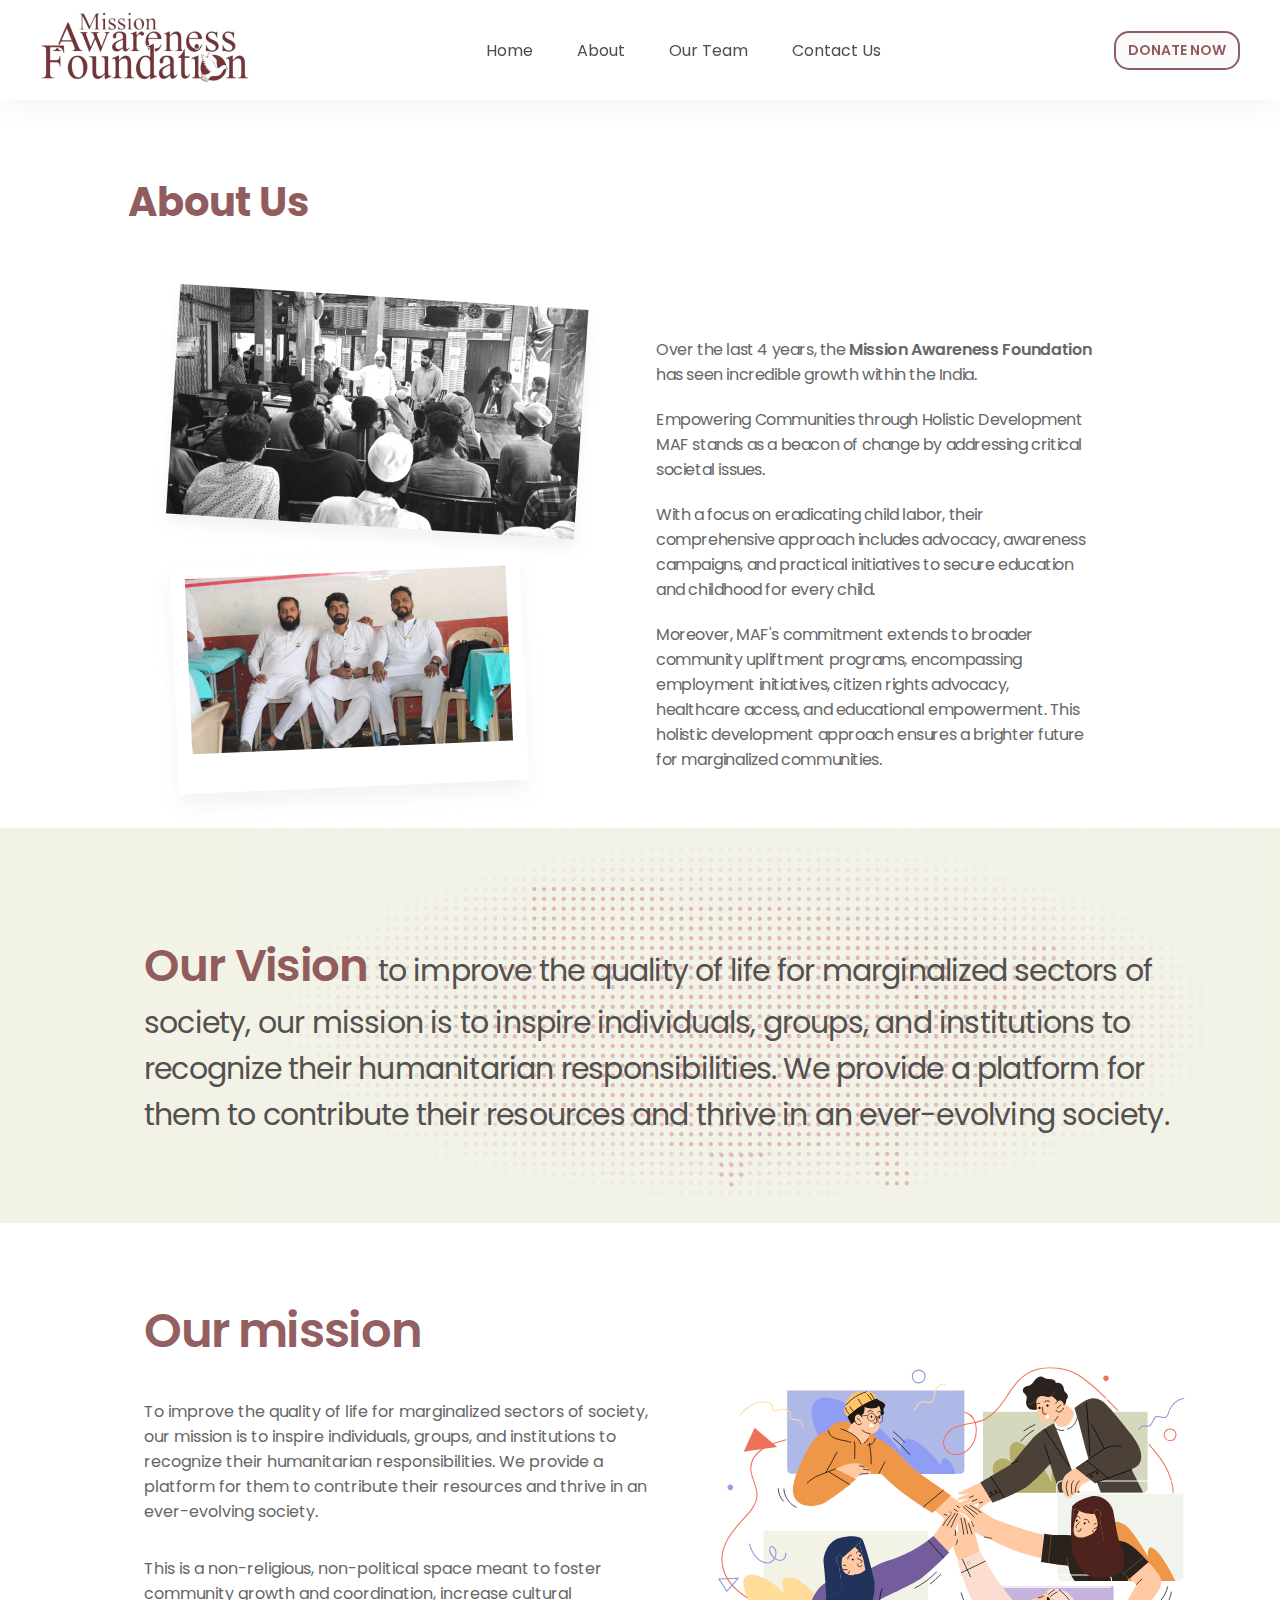
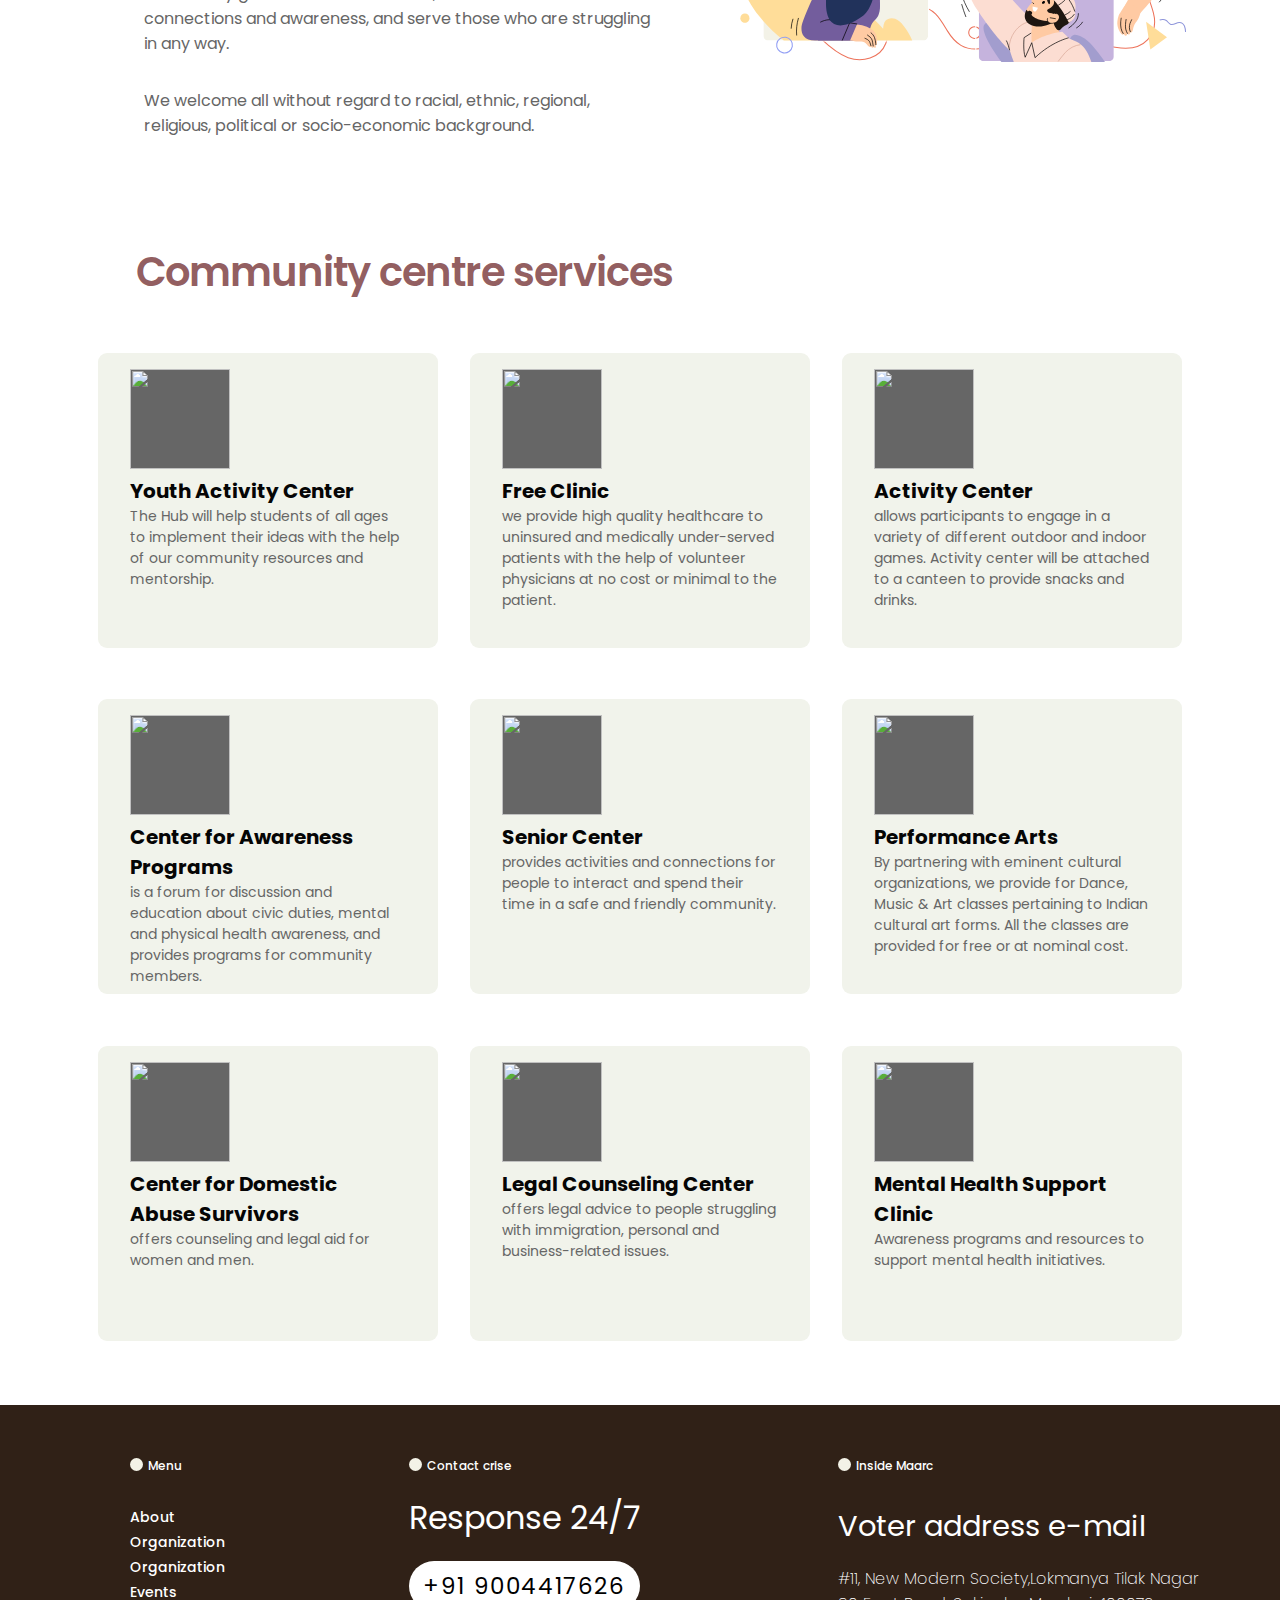
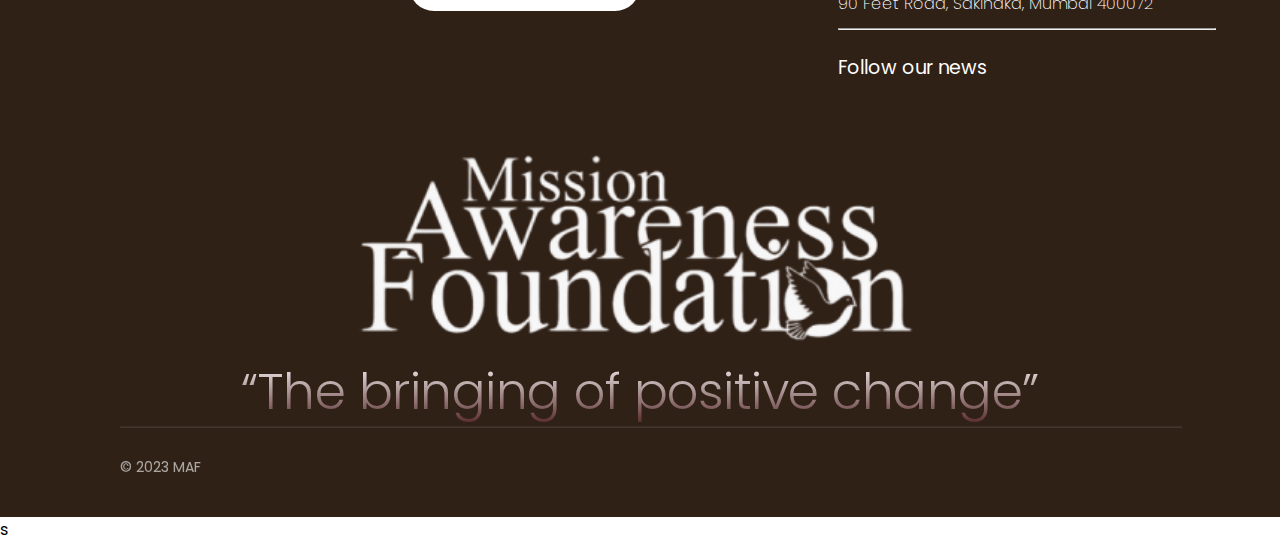
==== About page/about.html @ 6ed26b09 "This is Mission awareness foundations website" ====
<!DOCTYPE html>
<html lang="en">

<head>
    <meta charset="UTF-8">
    <meta name="viewport" content="width=device-width, initial-scale=1.0">
    <title>MAF</title>
    <link rel="stylesheet" href="https://cdnjs.cloudflare.com/ajax/libs/font-awesome/6.5.0/css/all.min.css"
        integrity="sha512-Avb2QiuDEEvB4bZJYdft2mNjVShBftLdPG8FJ0V7irTLQ8Uo0qcPxh4Plq7G5tGm0rU+1SPhVotteLpBERwTkw=="
        crossorigin="anonymous" referrerpolicy="no-referrer" />
    <script src="https://kit.fontawesome.com/a076d05399.js" crossorigin="anonymous"></script>
    <link rel="preconnect" href="https://fonts.googleapis.com">
    <link rel="preconnect" href="https://fonts.gstatic.com" crossorigin>
    <link
        href="https://fonts.googleapis.com/css2?family=Poppins:ital,wght@0,100;0,200;0,300;0,400;0,500;0,600;0,700;0,800;0,900;1,100;1,200;1,300;1,400;1,500;1,600;1,700;1,800;1,900&display=swap"
        rel="stylesheet">
    <link rel="stylesheet" href="about.css">
</head>

<body>
    <!-- navbar starts  -->
    <header>
        <nav>
            <div class="logo"><img src="assets/logo.png" alt=""></div>
            <ul class="links">
                <li><a href="../HomePage/index.html">Home</a></li>
                <li><a href="../About page/about.html">About</a></li>
                <!-- <li><a href="#">Success Stories</a></li> -->
                <li><a href="../OurTeam page/team.html">Our Team</a></li>
                <li><a href="../ContactUs page/contact.html">Contact Us</a></li>
            </ul>
            <a href="../Donate page/donate.html" class="DonateNow-btn">DONATE NOW</a>
            <div class="toggle-btn">
                <i class="fa-solid fa-bars"></i>
            </div>
        </nav>
        <div class="dropdown-menu">
            <li><a href="../HomePage/index.html">Home</a></li>
            <li><a href="../About page/about.html">About</a></li>
            <li><a href="#">Success Stories</a></li>
            <li><a href="../OurTeam page/team.html">Our Team</a></li>
            <li><a href="../ContactUs page/contact.html">Contact Us</a></li>
            <li><a href="../Donate page/donate.html" class="DonateNow-btn">DONATE NOW</a></li>
        </div>
    </header>
    <!-- navbar ends  -->

    <!-- About us section starts -->
    <div class="AboutUs-section">
        <h1 id="aboutus">About Us</h1>

        <div class="about-section1">
            <div id="about-section1-img">
                <img id="img-1" src="assets/sec1-img2.png" alt="">
                <img id="img-2" src="assets/sec1-img1.png" alt="">
            </div>
            <div class="about-section1-para">
                <p>Over the last 4 years, the <span> Mission Awareness Foundation </span> has
                    seen incredible growth within the India. </p>
                <p> Empowering Communities through Holistic Development MAF
                    stands as a beacon of change by addressing critical societal
                    issues. </p>
                <p>With a focus on eradicating child labor, their comprehensive
                    approach includes advocacy, awareness campaigns, and
                    practical initiatives to secure education and childhood for every
                    child. </p>
                <p> Moreover, MAF's commitment extends to broader community
                    upliftment programs, encompassing employment initiatives,
                    citizen rights advocacy, healthcare access, and educational
                    empowerment. This holistic development approach ensures a
                    brighter future for marginalized communities.</p>
            </div>
        </div>
    </div>
    <div class="about-section2">
        <p> <span>Our Vision </span> to improve the quality of life for marginalized sectors of
            society, our mission is to inspire individuals, groups, and institutions to
            recognize their humanitarian responsibilities. We provide a platform for them
            to contribute their resources and thrive in an ever-evolving society.
        </p>
        <img id="about-section2-img" src="assets/Vector.png" alt="">
    </div>
    <h1 id="ourmission">Our mission</h1>
    <div class="about-section3">
        <div class="about-section3-para">
            <p>To improve the quality of life for marginalized sectors of society, our
                mission is to inspire individuals, groups, and institutions to recognize
                their humanitarian responsibilities. We provide a platform for them
                to contribute their resources and thrive in an ever-evolving society.</p>
            <p>This is a non-religious, non-political space meant to foster
                community growth and coordination, increase cultural connections
                and awareness, and serve those who are struggling in any way.</p>
            <p> We welcome all without regard to racial, ethnic, regional, religious,
                political or socio-economic background.</p>
        </div>

        <img id="about-section3-img" src="assets/community illustration 1.svg" alt="">

    </div>
    <h1 id="about-sec4-heading">Community centre services</h1>
    <div class="about-section4">
        <div class="box">
            <img id="image"
            src="https://s3-alpha-sig.figma.com/img/a49c/89c8/e53cc36323520559b9c8a865deec6c8a?Expires=1704672000&Signature=QqMSs~tXd2PUW7GhrC8q7l86RNVEb-zYwNfUupv3q~~SusePCYFmCRL6e3kkcHIKG7hVFUhKgbD6xQt75JGJq6v8Ykhv0YhPjZajeh-DjW2wEvWM4d1fW~w2naHDYIhKQtU-bR8oY512QkbbXRICpi7T3RZHN15CI0wfdRvTn6ac3h~vo5A1f5HffwHec5aoKWBDRmjnNL4xWQo9cKL53BhP5eERRcN2~i89hHDtx6fWGMJXOe~dUu~X7D8mDuAKp2w8Eeqo-ifDgd5vmozd9mWXlTflS7zdBbrl1TlwEfPesf7VIQ57b4Sskh1olBTAPG2l2SqUyfBhJS~sP-XzRA__&Key-Pair-Id=APKAQ4GOSFWCVNEHN3O4"
                alt="">
            <h2 id="heading">Youth Activity Center</h2>
            <p id="para">The Hub will help students of all ages to implement their ideas with the help of our community
                resources and mentorship.</p>
        </div>
        <div class="box">
            <img id="image"
            src="https://s3-alpha-sig.figma.com/img/12c2/8491/01dcf27e099e7cc8d999d3e485470983?Expires=1704672000&Signature=mH-tcy~[base64]~jXd2q7ScBRqS6msTStSwqUV7rFACfK7HwNWZyGtW24C5ID-KYd40GzlIgrBQNVBA__&Key-Pair-Id=APKAQ4GOSFWCVNEHN3O4"
                alt="">
            <h2 id="heading">Free Clinic</h2>
            <p id="para">we provide high quality healthcare to uninsured and medically under-served patients with the
                help of volunteer physicians at no cost or minimal to the patient.</p>
        </div>
        <div class="box">
            <img id="image"
            src="https://s3-alpha-sig.figma.com/img/94b7/1f98/1e6a32610da63e2cd589d3dd3f2010a2?Expires=1704672000&Signature=HL9sWF1NKVxAK5K7n5dfAilJkhSoSisiGaKWdCCGoCqPtsb3qFL9-0OVWdZ1RX0NqwIULzNf2AsIY7-oJjQXVa4aXVWynpccvI9QyWfOc3pKrI38tEfTFw~[base64]&Key-Pair-Id=APKAQ4GOSFWCVNEHN3O4"
                alt="">
            <h2 id="heading">Activity Center</h2>
            <p id="para">allows participants to engage in a variety of different outdoor and indoor games. Activity
                center will be attached to a canteen to provide snacks and drinks.</p>
        </div>
        <div class="box">
            <img id="image"
            src="https://s3-alpha-sig.figma.com/img/ec5e/d91c/7e577a338e0fd6d6b3aa01e6deeb75cd?Expires=1704672000&Signature=DDjY26COLC3g4uQI0XCQ3sJWE-JYt1ZUqo4kAcqecMrNwjiPLkKR-cN3sBYOV8SHCjEjnwggPD1HpZhGZoewn9t5pe3KeWd0kh4MoIAe3uBsTWaW5SbhHiy71vWf-tiazt~sVEHI~wzFfUfS1DeVmT7tOgaQg~agVWDFoZozo2JY~2R~XbBQ6PWnr9ivA3vUJeOUSC7~GyP9fEW6AUJtY0cZbkN6CPqKYU7-3SuvrkZE8k7RF~~LgvSxn2lUcCykw~DpkmMQclKEkoqVMfnir~mvuCeKwJn4exQ9gm2uOtCH9T6mT3phd2TRlUq3mCPsjfwcyEBfIzMO7rCalSkeXg__&Key-Pair-Id=APKAQ4GOSFWCVNEHN3O4"
                alt="">
            <h2 id="heading">Center for Awareness Programs</h2>
            <p id="para">is a forum for discussion and education about civic duties, mental and physical health
                awareness, and provides programs for community members.</p>
        </div>
        <div class="box">
            <img id="image"
            src="https://s3-alpha-sig.figma.com/img/c4d2/31e7/0675564f6efa4f6e52f2caeb21dcf2ed?Expires=1704672000&Signature=XOcSNbN3jRHIrpx99UsPy2LGKOKSzwk46VdgapGHx2ZSSET~dkUQtHF9ZXDYCT9SqLmf-NQVJvAvgWrZ2OdhXP8NEzom7JJkPMk1-6FvrNWjvvnp4qruutGRYXGOUiRkmPBk87hfHryzHeOhOWorMzBXG0qETgeaj0dRhRfIypla3VfrnNScnhNX8Ed2wvl~vi72NcLUg~TBdyyNb4lCUgPKTfY~-PG3AcuwOuSb6egBfVdHoPITK0zYGiNwl-K9~aIpcSqjw6y1CYRQ7hOEtdP-LAR0R-csTf2Pw0MDfuy-g18veeTrGePfJFC8ZoQEf90exJFNk1sgjiWCIDCSlw__&Key-Pair-Id=APKAQ4GOSFWCVNEHN3O4"
                alt="">
            <h2 id="heading">Senior Center</h2>
            <p id="para">provides activities and connections for people to interact and spend their time in a safe and
                friendly community.</p>
        </div>
        <div class="box">
            <img id="image"
            src="https://s3-alpha-sig.figma.com/img/6dc4/904e/08e2abafb21b558f7d6b2270f13f686e?Expires=1704672000&Signature=WA0kZV3mWKeQw28Vkhy8syd~lD6j88QISdKxvBkIraZkJJqHshM3RsMzSSG3N9k6jJzi5h3JTBgqG~1iNWUmGHoSUqBy0uj~Z6ajjtwZChLqRt6GZ0PgHQfEYBNgU9z7J4iFolwGgz3mHrovHehI1i1tz30ubMvSWmM7Q97sXbqMSxBauLZvhJ3x0TmbaQfLvayZ~mIfH8vIwCr73ERHUhEaHWUjqbymZ4Sc3-DIQh9KwiSLFhTyE7Lbpo4TnEIyTykoeY2Md14hv7dd1BeetboSjOIu~FhMyRNeXQTbW-CZaH-EviBo9Po8BTqT6y8eOjNK~5RyGvIBKDSRaZumIA__&Key-Pair-Id=APKAQ4GOSFWCVNEHN3O4"
                alt="">
            <h2 id="heading">Performance Arts</h2>
            <p id="para">By partnering with eminent cultural organizations, we provide for Dance, Music & Art classes
                pertaining to Indian cultural art forms. All the classes are provided for free or at nominal cost.</p>
        </div>
        <div class="box">
            <img id="image"
            src="https://s3-alpha-sig.figma.com/img/d57e/a1a8/42e5753f4b0b921f1ea2cc1073ade724?Expires=1704672000&Signature=lrsl2tY19hO5WeTEx08oTmfusFYcKgs3pn0L5W-wMhCnWq8r5-ql9HOnlOXQGVFng38JIaizEWdQw2jrgtbIz3Q-jax0SH2eYql8c14GpaCzelCXZ4PKPnGespu9FKaTAQCsXgABicXgaEBhD97Mev8HxJo48UT5EF1Ax-GxDN~Ymb1kgLTZ4~ElNw45t-WTeVMC88N0khW8eudjS94~~BRmXagbqPeeyam0rrwNP~9H84jRq3nK5ifpAZah-T0m2mb7vZDo4x1zZfDCvaaCN~CBQ86OPB4t~JhXpaFWURTTtuoeywpvf1xHpETYRqGEgXCnRHYIll1WMh5Uh8SqbQ__&Key-Pair-Id=APKAQ4GOSFWCVNEHN3O4"
                alt="">
            <h2 id="heading">Center for Domestic Abuse Survivors</h2>
            <p id="para"> offers counseling and legal aid for women and men.</p>
        </div>
        <div class="box">
            <img id="image"
            src="https://s3-alpha-sig.figma.com/img/a49c/89c8/e53cc36323520559b9c8a865deec6c8a?Expires=1704672000&Signature=QqMSs~tXd2PUW7GhrC8q7l86RNVEb-zYwNfUupv3q~~SusePCYFmCRL6e3kkcHIKG7hVFUhKgbD6xQt75JGJq6v8Ykhv0YhPjZajeh-DjW2wEvWM4d1fW~w2naHDYIhKQtU-bR8oY512QkbbXRICpi7T3RZHN15CI0wfdRvTn6ac3h~vo5A1f5HffwHec5aoKWBDRmjnNL4xWQo9cKL53BhP5eERRcN2~i89hHDtx6fWGMJXOe~dUu~X7D8mDuAKp2w8Eeqo-ifDgd5vmozd9mWXlTflS7zdBbrl1TlwEfPesf7VIQ57b4Sskh1olBTAPG2l2SqUyfBhJS~sP-XzRA__&Key-Pair-Id=APKAQ4GOSFWCVNEHN3O4"
                alt="">
            <h2 id="heading">Legal Counseling Center</h2>
            <p id="para">offers legal advice to people struggling with immigration, personal and business-related
                issues.</p>
        </div>
        <div class="box">
            <img id="image"
                src="https://s3-alpha-sig.figma.com/img/e245/3dc5/751147de70dd2e55c976bb1320ddcc43?Expires=1704672000&Signature=ow9wumA4lCxUQTAzq-u13pLB5KxiwUDSbMEUk9Q2Iu6ZtZT4RRiLPY9eAdFcMC21I1rYVhLQMrwf8Jz0VZoBXdHnCwJs3RfH1dqOKd5Ldix3C7z0ubTe0mUHX1KgBnsfARgsLyqLQEXUYehOKZrJH2ZW8S~zRUOIpTrgHiXizPyJKImWYcWolgWVwVSHZIjk9y8t0suDlAbJCOnCYl7OfJ9EbfRFLZXAVt6cU2k1iA~dkBYMj2mlmcrD2YSMQXNvSxKdU5-VmR4qaGGTrt0Ni0cYB9UYYogm1AMttZGPMXk4pePzbwA8OLfnHIpIO5te0N6XIpwi0N--NnkMaK8X4g__&Key-Pair-Id=APKAQ4GOSFWCVNEHN3O4"
                alt="">
            <h2 id="heading">Mental Health Support Clinic</h2>
            <p id="para">Awareness programs and resources to support mental health initiatives.</p>
        </div>
    </div>
    <!-- About us section ends -->




     <!-- Footer starts -->
     <div class="main-footer">
        <div class="footer">
          <div class="footer-content-column1">
            <div class="menu-circle">
              <div id="circle"></div>
              <div class="menu">Menu</div>
            </div>
            <div class="footer-content-row1">
              <div>About</div>
              <div>Organization</div>
              <div>Organization</div>
              <div>Events</div>
            </div>
          </div>
          <div class="footer-content-column2">
            <div class="contact-circle">
              <div id="circle"></div>
              <div class="menu">Contact crise</div>
            </div>
            <div id="response">Response 24/7</div>
            <div id="mob-num">+91 9004417626</div>
          </div>
          <div class="footer-content-column3">
  
            <div class="Maarc-circle">
              <div id="circle"></div>
              <div class="menu">Inside Maarc</div>
            </div>
            <div id="voter">Voter address e-mail <span id="arrow-svg"><img src="assets/arrow_forward.svg" alt=""></span>
            </div>
            <div id="address">#11, New Modern Society,Lokmanya Tilak Nagar <br>
              90 Feet Road, Sakinaka, Mumbai 400072</div>
            <hr id="hr">
            <div class="follow-news">
              <div id="follow-news">Follow our news</div>
              <div class="svgs">
                <img src="assets/Vector (1).svg" alt="">
                <img id="middle-svg" src="assets/in.svg.svg" alt="">
                <img src="assets/Vector.svg" alt="">
              </div>
            </div>
          </div>
        </div>
        <div>
          <img id="footer-image" src="assets/Link → logo.png.png" alt="">
        </div>
        <h1 id="last-line">“The bringing of positive change”</h1>
        <hr id="last-line-hr">
        <div id="below-hr">© 2023 MAF</div>
      </div>
    </div>
  
    <!-- Footer ends  -->





    <!-- javascript code for navbar starts  -->
    <script>
        const toggleBtn = document.querySelector(".toggle-btn");
        const toggleBtnIcon = document.querySelector(".toggle-btn i");
        const dropdownMenu = document.querySelector(".dropdown-menu");
        const menuItems = document.querySelectorAll(".dropdown-menu li a");

        function closeDropdown() {
            dropdownMenu.classList.remove("display");
            toggleBtnIcon.classList = 'fa-solid fa-bars';
        }

        toggleBtn.onclick = function () {
            dropdownMenu.classList.toggle("display");
            const isDisplay = dropdownMenu.classList.contains("display");
            toggleBtnIcon.classList = isDisplay ? 'fa-solid fa-xmark' : 'fa-solid fa-bars';
        }

        menuItems.forEach(item => {
            item.addEventListener("click", function () {
                closeDropdown();
            });
        });

        document.addEventListener("click", function (event) {
            if (!event.target.closest(".dropdown-menu") && !event.target.closest(".toggle-btn")) {
                closeDropdown();
            }
        });

        dropdownMenu.addEventListener("click", function (event) {
            event.stopPropagation();
        });
    </script>s
    <!-- javascript code for navbar ends  -->



</body>

</html>
---- About page/about.css ----
* {
    margin: 0;
    padding: 0;
    box-sizing: border-box;
    font-family: 'Poppins', sans-serif;
}

header {
    position: relative;
    background: #FFF;
    box-shadow: 0px 4px 30px 0px rgba(0, 0, 0, 0.05);
    padding: 0 2rem;
    position: -webkit-sticky;
    position: sticky;
    top: 0;
    z-index: 10;
}

nav {
    width: 100%;
    height: 100px;
    max-width: 1200px;
    margin: 0 auto;
    display: flex;
    align-items: center;
    justify-content: space-between;
    position: sticky;
}

nav .logo {
    cursor: pointer;
}

nav .links {
    display: flex;
    gap: 2rem;
}

nav .links li {
    list-style: none;
    padding: 0 6px;
}

nav .links a,
.dropdown-menu a {
    font-size: 16px;
    cursor: pointer;
    text-decoration: none;
    color: #4D4D4D;
}

nav .links a:hover {
    color: #915C5D;
    text-decoration: underline;
}

.DonateNow-btn {
    font-size: 14px;
    font-weight: 550;
    background-color: #fafafa;
    color: #915C5D;
    cursor: pointer;
    text-decoration: none;
    padding: 7px 12px;
    border: 2px solid #915C5D;
    border-radius: 15px;
    outline: none;
}

.DonateNow-btn:hover {
    background-color: #915C5D;
    color: #FFF;
}

nav .toggle-btn {
    color: #4D4D4D;
    font-size: 1.5rem;
    cursor: pointer;
    display: none;
}

.dropdown-menu {
    height: 0;
    display: none;
    position: absolute;
    right: 2rem;
    top: 120px;
    width: 300px;
    background-color: #d3d3d3;
    backdrop-filter: blur(15px);
    border-radius: 10px;
    overflow: hidden;
    transition: height cubic-bezier(0.175, 0.885, 0.32, 1.275);
}

.dropdown-menu.display {
    height: 300px;
}

.dropdown-menu li {
    padding: 0.7rem;
    display: flex;
    align-items: center;
    justify-content: center;
}

.dropdown-menu a:hover {
    color: #915C5D;
    text-decoration: underline;
}

.dropdown-menu .DonateNow-btn:hover {
    background-color: #915C5D;
    color: #FFF;
}

.dropdown-menu .DonateNow-btn {
    width: 100%;
    display: flex;
    justify-content: center;
}

/* responsive  navbar  starts*/

@media screen and (max-width:992px) {

    nav .links,
    nav .DonateNow-btn {
        display: none;
    }

    nav .toggle-btn {
        display: block;
    }

    .dropdown-menu {
        display: block;
        width: 90%;

    }
}

@media screen and (max-width:576px) {
    .dropdown-menu {
        left: 2rem;
        width: unset;
    }
}
@media screen and (max-width:550px){
    .logo img{
        width: 77%;
    }
}
@media screen and (max-width:350px){
    .logo img{
        width: 55%;
    }
}

/* responsive  navbar  ends*/

/* About us section starts */

.AboutUs-section {
    margin-left: 8rem;
    margin-top: 4.5rem;
}

#aboutus {
    color: #915C5D;
    font-size: 40px;
}

.about-section1 {
    display: grid;
    grid-template-columns: auto auto;
    margin-top: 45px;
    margin-left: 20px;
}

.about-section1 #about-section1-img {
    display: grid;
    grid-template-rows: auto;
    row-gap: -2rem;
}

#img-2 {
    margin-top: -28px;
}

.about-section1-para p {
    color: #666;
    width: 70%;
    margin-top: 20px;
    letter-spacing: -0.4px;
}

.about-section1-para {
    margin: 40px 0px 0px 50px;
}

.about-section1-para span {
    font-weight: 550;
}

/* About us section ends */

/* responsive about section 1 starts */

@media screen and (max-width:1200px) {

    .about-section1-para {
        width: 80%;
    }

    #about-section2-img {
        display: none;
    }
}

@media screen and (max-width:1150px) {
    .about-section1 {
        margin: auto;
        display: grid;
        grid-template-columns: auto;
    }

    #img-1 {
        transform: rotate(-3.65deg);
        width: 70%;
        margin-left: 40px;
    }

    #img-2 {
        width: 80%;
        transform: rotate(2.47deg);

    }

    .about-section1-para {
        width: 86%;
        margin-top: -30px;
    }
}

@media screen and (max-width:992px) {
    .dropdown-menu {
        z-index: 3;
    }
}

@media screen and (max-width:920px) {
    .about-section1 {
        width: 100%;
    }
}

@media screen and (max-width:676px) {

    .about-section1 #img-2 {
        margin-left: -60px;
        width: 90%;
    }

    .about-section1 #img-1 {
        width: 90%;
        margin-left: -40px;
    }

    .about-section1-para {
        /* margin-left: -20px; */
        width: 100%;
    }
}

@media screen and (max-width:604px) {
    #img-1 {
        margin: 0;
        width: 90%;
        justify-content: center;
    }

    #img-2 {
        margin: 0;
        width: 90%;
        margin-top: -100px;
    }

    .AboutUs-section {
        /* margin-left: 2rem; */
        margin-top: 2.5rem;
    }

}

/* responsive about section 1 ends */

/* about section 2 starts  */

.about-section2 {
    display: flex;
    width: 100%;
    height: 395px;
    background: #F3F2E7;
}

.about-section2 span {
    color: rgba(118, 51, 53, 0.80);
    font-size: 45px;
    font-weight: 600;
    letter-spacing: -1.125px;
}

.about-section2 p {
    position: relative;
    z-index: 3;
    width: 82%;
    color: #545050;
    font-size: 30px;
    letter-spacing: -0.8px;
    margin-left: 9rem;
    padding: 6.5rem 0rem;
    justify-content: center;
    align-items: center;
}

#about-section2-img {
    position: absolute;
    margin-left: 21.5rem;
}

/* about section 2 ends  */

/* responsive about section 2 starts */

@media screen and (max-width:1200px) {
    #about-section2-img {
        display: none;
    }
}

@media screen and (max-width:1360px) {
    #about-section2-img {
        margin-left: 15.5rem;
    }
}

@media screen and (max-width:1216px) {
    .about-section2 {
        margin-top: 50px;
    }
}

@media screen and (max-width:1052px) {
    .about-section2 p {
        margin-left: 5rem;
        margin-top: -3rem;
    }
}

@media screen and (max-width:900px) {
    .about-section2 p {
        font-size: 25px;
    }
}

@media screen and (max-width:724px) {
    .about-section2 p {
        margin-right: 30px;
        margin-left: 90px;
        margin-top: -3rem;
    }
}

@media screen and (max-width:616px) {
    .about-section2 p {
        font-size: 22px;
    }
}

/* responsive about section 2 ends */

/* about section 3 starts  */

#ourmission {
    color: rgba(118, 51, 53, 0.80);
    font-size: 48px;
    font-weight: 600;
    letter-spacing: -1.2px;
    margin-left: 9rem;
    padding: 6.5rem 0 0 0;
    margin-top: -2rem;
}

.about-section3 {
    display: grid;
    grid-template-columns: 51% 44%;
    column-gap: 5%;
}

.about-section3-para p {
    padding-top: 2rem;
    color: #666;
    margin-left: 9rem;
}

/* about section 3 ends  */

/* responsive about section 3 starts */

@media screen and (max-width:1088px) {
    .about-section3-para p {
        padding-top: 15px;
        width: 80%;
    }

    .about-section3 {
        display: grid;
        grid-template-columns: auto;
    }

    #about-section3-img {
        margin-left: 30%;
    }
}

@media screen and (max-width:880px) {
    #ourmission {
        /* margin-left: -1px; */
        margin-left: 88px;
    }

    .about-section3-para {
        margin-left: -3rem;
    }

    #about-section3-img {
        margin-left: 20%;
    }
}

@media screen and (max-width:700px) {
    .about-section3-para {
        width: 97%;
    }

    #about-section3-img {
        margin-top: 2rem;
    }

    #about-sec4-heading {
        margin-left: 4.5rem !important;
    }
}

@media screen and (max-width:610px) {
    #about-section3-img {
        margin-left: 3rem;
    }
}

/* responsive about section 3 ends */

/* about section 4 starts  */

#about-sec4-heading {
    color: rgba(118, 51, 53, 0.80);
    font-size: 40px;
    font-weight: 600;
    letter-spacing: -1px;
    margin-left: 8.5rem;
    margin-top: 6.5rem;
}

.about-section4 {
    display: flex;
    flex-wrap: wrap;
    justify-content: center;
    /* justify-content: space-evenly; */
    column-gap: 2rem;
}

.box {
    /* margin-left: 9rem; */
    margin-top: 3.2rem;
    width: 340px;
    height: 295px;
    padding: 16px 32px;
    flex-direction: column;
    justify-content: space-between;
    align-items: flex-start;
    border-radius: 9px;
    background: #F1F3EB;
}

.box #para {
    color: #666;
    font-size: 14px;
}

.box #heading {
    color: #050505;
    font-size: 20px;
}

.box #image {
    background-color: #666;
    width: 100px;
    height: 100px;
}

/* about section 4 ends  */

/* responsive  */

@media screen and (max-width:540px) {
    .about-section1 #about-section1-img {
        margin-left: auto;
    }
}

@media screen and (max-width:480px) {
    .about-section1 #about-section1-img {
        margin-left: 4rem;
    }

    .about-section1 #img-2 {
        width: 90%;
    }

    .about-section1-para {
        font-size: 1.2rem;
    }

    .about-section1-para p {
        width: 73%;
        margin-top: 12px;
    }

    .about-section2 p {
        margin-left: 43px;
        margin-top: -4rem;
    }

    .about-section3-para {
        width: 100%;
    }

    .about-section3-para {
        margin-left: -6rem;
    }

    #ourmission {
        justify-content: center;
    }

    #about-section3-img {
        margin-left: 0rem;
    }
}

@media screen and (max-width:430px) {
    .about-section1 #about-section1-img {
        margin-left: 0rem;
        width: auto;
    }

    .about-section1-para p {
        margin-left: -60px;
        width: 100%;
    }

    .about-section1 #img-1 {
        width: 100%;
        margin-left: -31px;
    }

    .about-section1 #img-2 {
        margin-left: -41px;
    }

    #about-section3-img {
        width: 80%;
    }

    .about-section1-para {
        margin-left: 52px;
    }

    #ourmission {
        margin-left: 47px;
        font-size: 36px;
        margin-top: -4rem;
    }

    #aboutus {
        font-size: 36px;
    }

    .about-section2 span {
        font-size: 36px;
    }

    #about-section3-img {
        margin-left: 2rem;
    }

    #about-sec4-heading {
        font-size: 36px;
        margin-top: 4.5rem;
        margin-left: 2.5rem !important;
    }
}

@media screen and (max-width:645px) {
    .about-section1 #img-1 {
        margin-left: -50px;
    }

    .about-section1 #img-2 {
        margin-left: -58px;
        margin-top: -42px;
    }

    .about-section1-para {
        width: 86%;
    }

    #aboutus {
        margin-left: -70px;
    }

    .about-section1-para {
        margin-left: -27px;
        width: 100%;
    }
}

@media screen and (max-width:414px) {
    #aboutus {
        margin-left: -110px;
    }

    .about-section1 #img-1 {
        margin-left: -125px;
        width: 125%;
    }

    .about-section1 #img-2 {
        margin-left: -80px;
        margin-top: -105px;
        width: 127%;
    }

    .about-section1-para p {
        width: 131%;
        margin-left: -79px;
    }

    .about-section2 {
        margin-top: 18px;
        height: 464px;
    }
}

@media screen and (max-width:380px) {
    .about-section2 {
        height: 500px;
    }
}

@media screen and (max-width:360px) {
    .about-section2 p {
        margin-left: 24px;
    }
}


/* footer style starts  */

.main-footer {
    background: #302117;
    width: 100%;
}

.footer {
    display: grid;
    grid-template-columns: 20% 30% 39%;
    gap: 9%;
    margin: 0 7%;
    margin-top: 4rem;
    padding-top: 3rem;

}

.footer-content-column1 .menu-circle #circle {
    width: 13px;
    height: 13px;
    border-radius: 6.5px;
    background: #F3F2E7;
}

.menu-circle {
    display: inline-flex;
}

.footer-content-column2 .contact-circle #circle {
    width: 13px;
    height: 13px;
    border-radius: 6.5px;
    background: #F3F2E7;
}

.contact-circle {
    display: inline-flex;
}

.footer-content-column3 .Maarc-circle #circle {
    width: 13px;
    height: 13px;
    border-radius: 6.5px;
    background: #F3F2E7;
}

.Maarc-circle {
    display: inline-flex;
}

.menu {
    color: #fff;
    font-size: 12px;
    font-weight: 500;
    line-height: 12px;
    margin-left: 5px;
    margin-top: 2px;
}

.footer-content-row1 {
    color: #fff;
    font-size: 14px;
    font-weight: 500;
    line-height: 25px;
    margin-top: 27px;

}

#response {
    color: #fff;
    font-size: 32px;
    font-weight: 400;
    line-height: 26px;
    margin-top: 27px;

}

#mob-num {
    width: 70%;
    color: #000;
    font-size: 23px;
    font-weight: 400;
    letter-spacing: 1.6px;
    padding: 8px 6px;
    border-radius: 50px;
    background: #fff;
    margin-top: 30px;
    text-align: center;
}

#voter {
    color: #fff;
    font-size: 29px;
    font-weight: 400;
    margin-top: 27px;
}

#arrow-svg {
    margin-left: 40px;

}

#address {
    color: #fff;
    font-size: 16px;
    font-weight: 200;
    margin-top: 18px;
}

#hr {
    opacity: 1.8;
    color: #C2A05F;
    margin-top: 12px;
    width: 88%;

}

.follow-news {
    display: flex;
    margin-top: 25px;
}

#follow-news {
    color: #fff;
    font-size: 19px;
    font-weight: 400;
    line-height: 26px;
}

.svgs {
    margin-left: 50px;
    cursor: pointer;
}

#middle-svg {
    margin-left: 9px;
    margin-right: 9px;
}

.footer-content-column1 {
    margin-left: 40px;
}

#footer-image {
    width: 563px;
    height: 210px;
    margin-top: 60px;
    margin-left: 28%;
}

#last-line {
    text-align: center;
    font-size: 50px;
    font-weight: 300;
    line-height: 68px;
    letter-spacing: -0.5px;
    background: linear-gradient(180deg, #fff 0%, rgba(82, 35, 36, 1.5) 100%);
    background-clip: text;
    -webkit-background-clip: text;
    -webkit-text-fill-color: transparent;
    margin-bottom: -30px;
}

#last-line-hr {

    margin: 30px 120px;
    /* color: rgba(110, 83, 83, -0.9); */
    color: #fff;
    opacity: 0.1;
    width: 83%;
}

#below-hr {
    color: #fff;
    font-size: 14px;
    font-weight: 400;
    line-height: 19px;
    opacity: 0.6;
    margin-left: 120px;
    padding-bottom: 40px;
}

/* footer style ends  */

/* footer responsive  */
@media screen and (max-width:1257px) {
    #response {
        font-size: 25px;
    }

    #voter {
        font-size: 25px;
    }
}

@media screen and (max-width:1218px) {
    #mob-num {
        padding: 0 !important;
    }

    #footer-image {
        width: 491px;
        height: 192px;
        margin-top: 48px;
        margin-left: 29%;
    }

    #last-line {
        font-size: 44px;
    }

    #last-line-hr {
        margin: 33px 184px;
        width: 69%;
    }

    #below-hr {
        margin-left: 175px;
    }
}

@media screen and (max-width:1030px) {
    #footer-image {
        width: 370px;
        height: 142px;
    }

    #last-line {
        font-size: 35px;
    }

    #last-line-hr {
        margin: 26px 158px;
    }

    #address {
        font-size: 11px;
        margin-top: 10px;
    }

}

@media screen and (max-width:1206px) {
    .btns button {
        font-size: 16px;
    }

    .btns button span {
        padding: 1px;
    }

    .btns button span img {
        width: 15%;
    }
}

@media screen and (max-width:1146px) {
    #arrow-svg {
        margin-left: 10px;
    }

    .footer {
        gap: 5%;
    }
}

@media screen and (max-width:1112px) {
    #mob-num {
        font-size: 19px;
        width: 65%;
    }
}

@media screen and (max-width:1086px) {
    .btns button {
        font-size: 14px;
    }

    .btns button span {
        padding: 1px;
    }

    .btns button span img {
        width: 16%;
    }
}

@media screen and (max-width:1070px) {
    .section7 {
        gap: 3%;
        height: 399px;
    }

    .section7 #img1 {
        width: 190px;
        height: 320px;
    }

    .section7 #img2 {
        width: 190px;
        height: 230px;
    }

    #address {
        font-size: 14px;
    }
}

@media screen and (max-width:1042px) {
    #mob-num {
        width: 74%;
    }
}

@media screen and (width:965px) {
    .footer {
        padding-top: 15rem;
    }

    #voter {
        margin-top: 14px;
    }

    #response {
        margin-top: 14px;
    }

    .footer-content-row1 {
        margin-top: 14px;
    }
}

@media screen and (max-width:889px) {
    #mob-num {
        width: 71%;
        font-size: 17px;
    }
}

@media screen and (max-width:841px) {
    .footer-content-row1 {
        font-size: 12px;
    }

    #mob-num {
        margin-top: 15px;
        width: 70%;
        font-size: 14px;
    }

    #address {
        font-size: 11px !important;
    }

    #follow-news {
        font-size: 14px;
        line-height: 0;
    }

    .svgs {
        margin-left: 36px;
        margin-top: -11px;
    }

}

@media screen and (max-width:826px) {
    .home-section7 p {
        font-size: 13px;
    }

    .home-section7 div {
        padding: 15% 0 0 15%;
    }

    .section7 #img1 {
        width: 176px;
        height: 296px;
    }

    .section7 #img2 {
        width: 159px;
        height: 218px;
        margin-top: 7rem;
    }

    .btns button {
        font-size: 11px;
    }
}

@media screen and (max-width:933px) {
    #voter {
        font-size: 20px;
    }

    #response {
        font-size: 20px;
    }
}

@media screen and (max-width:773px) {
    .btns button {
        padding: 4px 0px 4px 0px;
    }

    #voter {
        font-size: 17px;
    }

    .footer {
        display: grid;
        grid-template-columns: 20% 28% 37%;
    }

    #mob-num {
        width: 80%;
    }

    #hr {
        width: 98%;
    }

    #footer-image {
        width: 263px;
        height: 110px;
        margin-top: 21px;
        margin-left: 32%;
    }

    #last-line {
        font-size: 26px;
        line-height: 32px;
    }

    #last-line-hr {
        width: 58%;
    }

    #below-hr {
        margin-left: 157px;
        line-height: 28px;
    }
}

@media screen and (max-width:725px) {

    .footer-content-column1 {
        display: none;
    }

    .footer {
        display: flex;
        flex-direction: row-reverse;
        justify-content: space-between;
        width: 70%;
        margin-left: 10%;
    }

    #mob-num {
        width: 100%;
        font-size: 18px;
    }

    #footer-image {
        width: 206px;
        height: 86px;
        margin-left: 37%;
        margin-top: 32px;
    }

    .section7 #img1 {
        width: 144px;
        height: 252px;
    }

    .section7 #img2 {
        width: 130px;
        height: 180px;
    }

    .btns {
        display: flex;
    }

    .home-section7 div {
        padding: 7% 0 0 10%;
    }

    .section7 {
        height: 313px;
    }
    #last-line-hr {
        width: auto;
    }
}

@media screen and (max-width:651px) {
    .footer {
        width: 75%;
        margin-left: 13%;
    }

    #below-hr {
        margin-left: 60px;
        line-height: 13px;
        padding-bottom: 4px;
    }
}

@media screen and (max-width:600px) {
    .section7 {
        display: grid;
        grid-template-columns: auto;
    }

    .section7 .images {
        display: none;
    }

    .home-section7 div {
        padding: 5% 0 0 4%;
    }

    .btns button {
        margin: 5px;
    }

    #mob-num {
        font-size: 14px;
    }
}

@media screen and (max-width:552px) {
    .footer {
        display: flex;
        flex-direction: column;
        row-gap: 2.5rem;
        text-align: center;
        justify-content: center;
        align-items: center;
    }

    .home-section6 {
        gap: 0;
    }

    #voter,
    #response {
        margin-top: 0;
    }

    #mob-num {
        font-size: 19px;
    }

    #arrow-svg {
        display: none;
    }

    #footer-image {
        width: 181px;
        height: 69px;
        margin-left: 33%;
        margin-top: 24px;
    }

    #last-line {
        font-size: 18px;
        line-height: 29px;
    }

    #last-line-hr {
        margin: 26px 158px 22px 158px;
    }

    #below-hr {
        margin-left: 45px;
        font-size: 9px;
    }

    .follow-news {
        display: flex;
        flex-direction: column;
        row-gap: 1.5rem;
    }

    .svgs {
        margin-left: 0px;
    }
}

@media screen and (max-width:411px) {
    .home-section6 img {
        display: none;
    }
}

@media screen and (max-width:396px) {
    #footer-image {
        margin-left: 26%;
    }
}
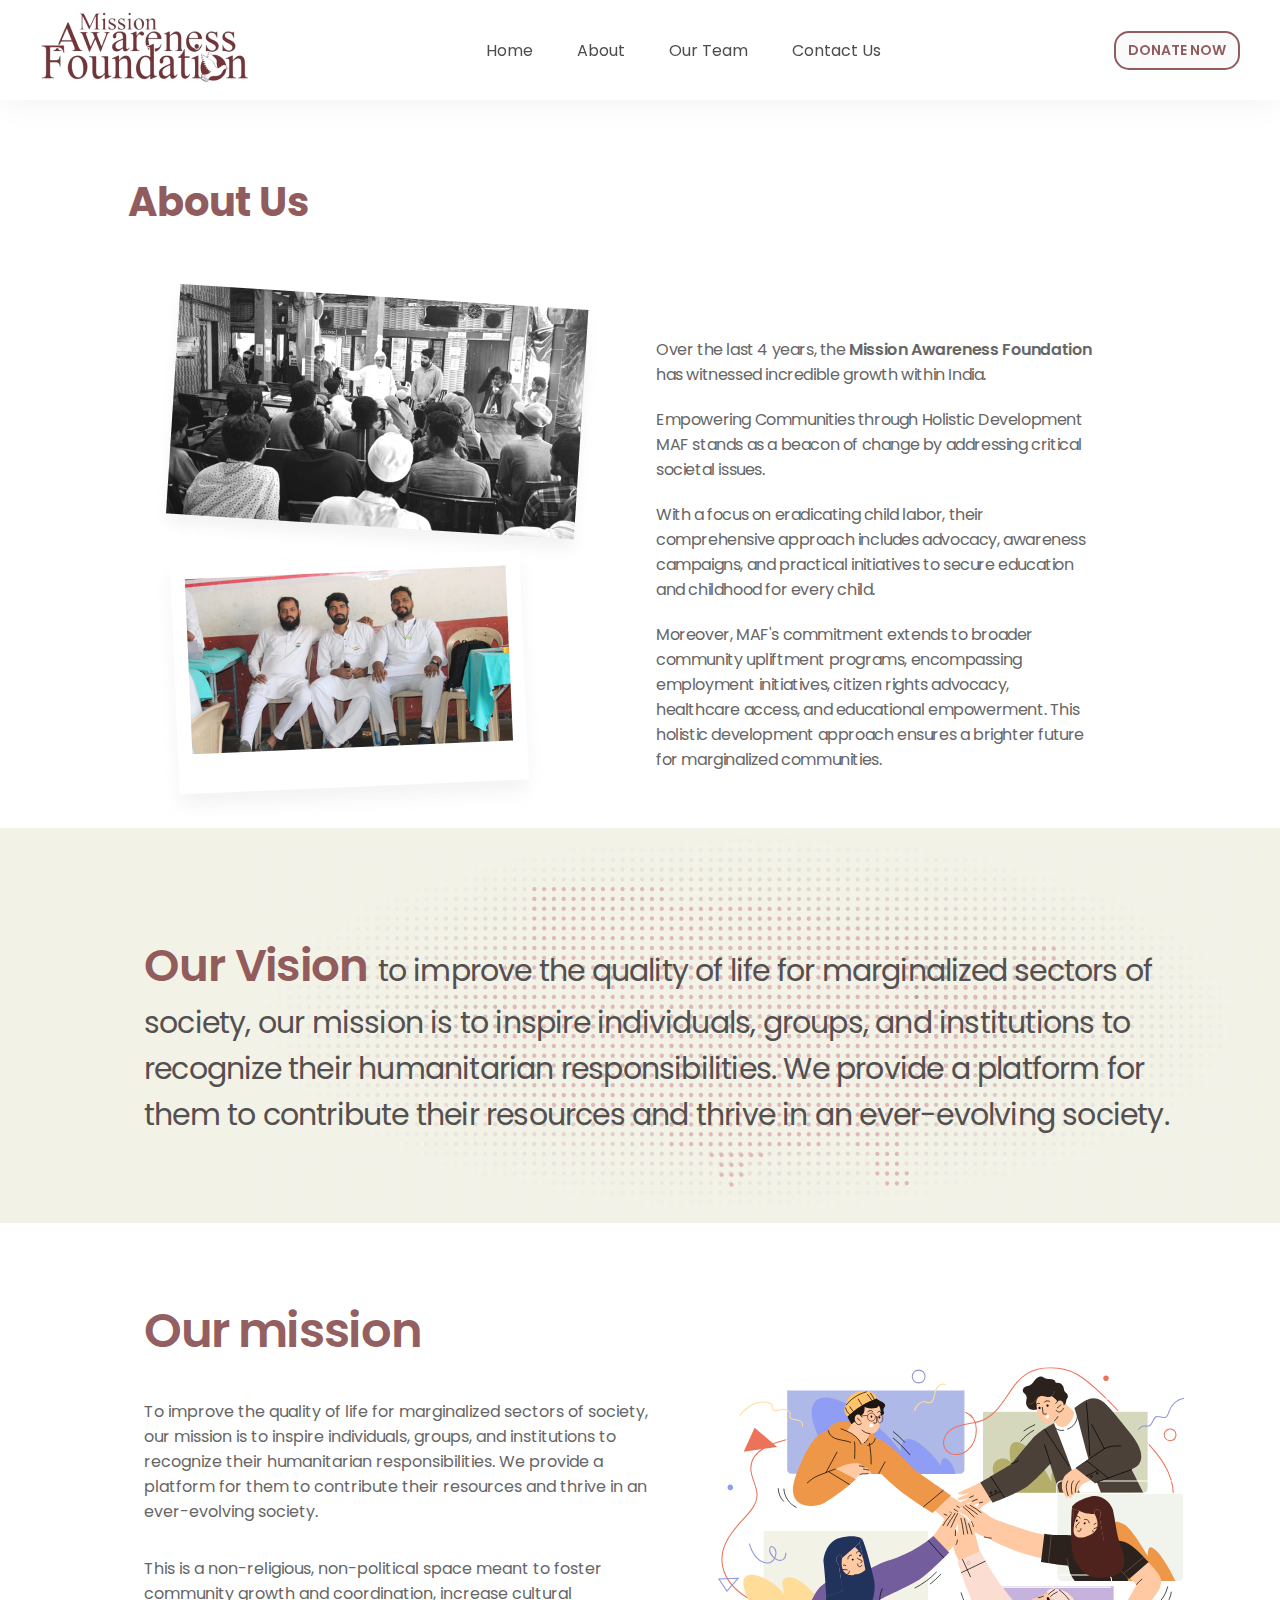
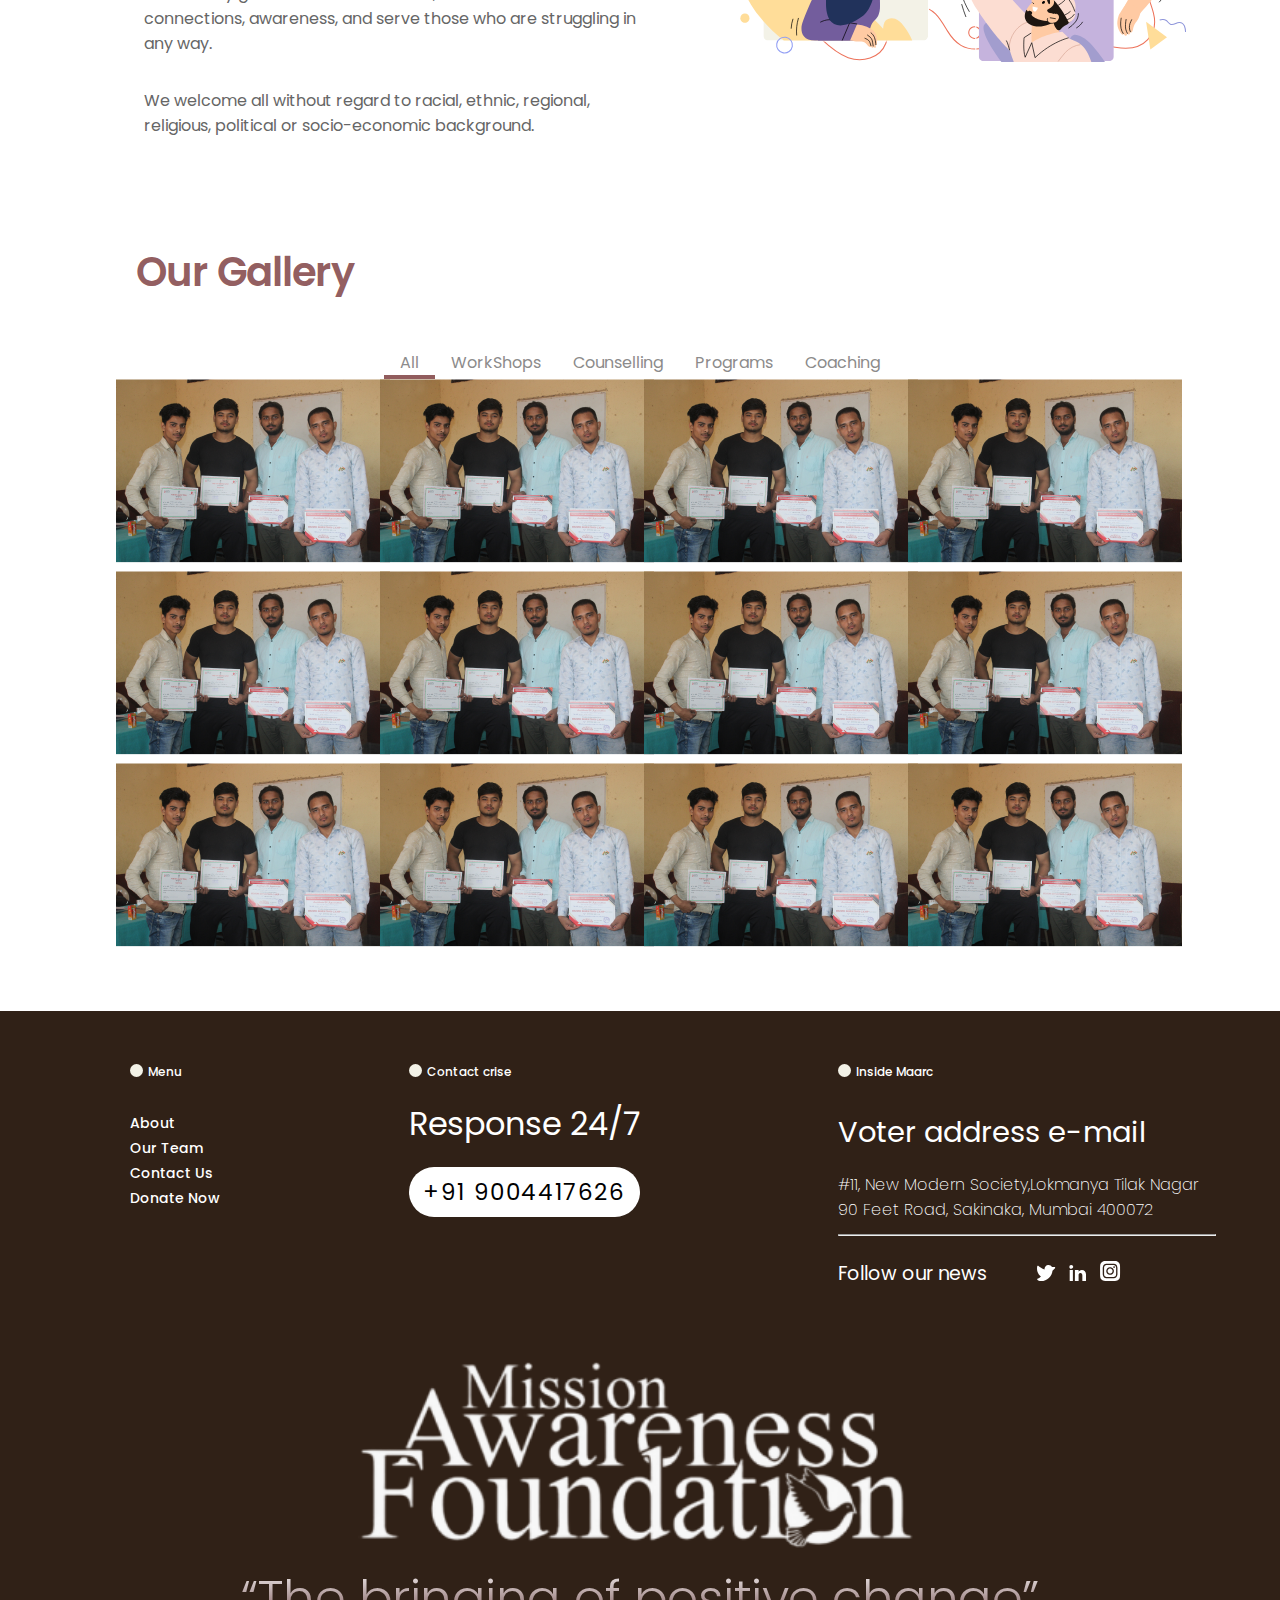
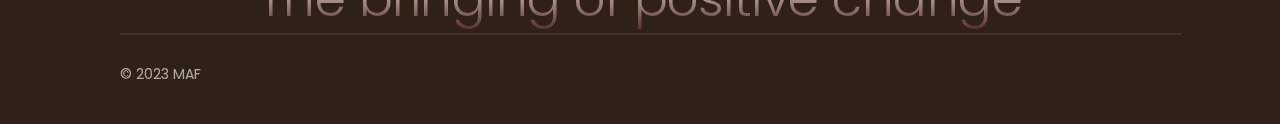
==== commit 3a15d405: "updated all the changes in maf website" ====
--- a/About page/about.html
+++ b/About page/about.html
@@ -23,8 +23,8 @@
         <nav>
             <div class="logo"><img src="assets/logo.png" alt=""></div>
             <ul class="links">
-                <li><a href="../HomePage/index.html">Home</a></li>
-                <li><a href="../About page/about.html">About</a></li>
+                <li><a href="../index.html">Home</a></li>
+                <li><a href="about.html">About</a></li>
                 <!-- <li><a href="#">Success Stories</a></li> -->
                 <li><a href="../OurTeam page/team.html">Our Team</a></li>
                 <li><a href="../ContactUs page/contact.html">Contact Us</a></li>
@@ -35,9 +35,9 @@
             </div>
         </nav>
         <div class="dropdown-menu">
-            <li><a href="../HomePage/index.html">Home</a></li>
-            <li><a href="../About page/about.html">About</a></li>
-            <li><a href="#">Success Stories</a></li>
+            <li><a href="../index.html">Home</a></li>
+            <li><a href="about.html">About</a></li>
+            <!-- <li><a href="#">Success Stories</a></li> -->
             <li><a href="../OurTeam page/team.html">Our Team</a></li>
             <li><a href="../ContactUs page/contact.html">Contact Us</a></li>
             <li><a href="../Donate page/donate.html" class="DonateNow-btn">DONATE NOW</a></li>
@@ -55,8 +55,7 @@
                 <img id="img-2" src="assets/sec1-img1.png" alt="">
             </div>
             <div class="about-section1-para">
-                <p>Over the last 4 years, the <span> Mission Awareness Foundation </span> has
-                    seen incredible growth within the India. </p>
+                <p>Over the last 4 years, the <span> Mission Awareness Foundation </span>has witnessed incredible growth within India. </p>
                 <p> Empowering Communities through Holistic Development MAF
                     stands as a beacon of change by addressing critical societal
                     issues. </p>
@@ -88,8 +87,8 @@
                 their humanitarian responsibilities. We provide a platform for them
                 to contribute their resources and thrive in an ever-evolving society.</p>
             <p>This is a non-religious, non-political space meant to foster
-                community growth and coordination, increase cultural connections
-                and awareness, and serve those who are struggling in any way.</p>
+                community growth and coordination, increase cultural connections,
+               awareness, and serve those who are struggling in any way.</p>
             <p> We welcome all without regard to racial, ethnic, regional, religious,
                 political or socio-economic background.</p>
         </div>
@@ -97,43 +96,42 @@
         <img id="about-section3-img" src="assets/community illustration 1.svg" alt="">
 
     </div>
-    <h1 id="about-sec4-heading">Community centre services</h1>
+    <h1 id="about-sec4-heading">Our Gallery</h1>
     <div class="about-section4">
-        <div class="box">
-            <img id="image"
-            src="https://s3-alpha-sig.figma.com/img/a49c/89c8/e53cc36323520559b9c8a865deec6c8a?Expires=1704672000&Signature=QqMSs~tXd2PUW7GhrC8q7l86RNVEb-zYwNfUupv3q~~SusePCYFmCRL6e3kkcHIKG7hVFUhKgbD6xQt75JGJq6v8Ykhv0YhPjZajeh-DjW2wEvWM4d1fW~w2naHDYIhKQtU-bR8oY512QkbbXRICpi7T3RZHN15CI0wfdRvTn6ac3h~vo5A1f5HffwHec5aoKWBDRmjnNL4xWQo9cKL53BhP5eERRcN2~i89hHDtx6fWGMJXOe~dUu~X7D8mDuAKp2w8Eeqo-ifDgd5vmozd9mWXlTflS7zdBbrl1TlwEfPesf7VIQ57b4Sskh1olBTAPG2l2SqUyfBhJS~sP-XzRA__&Key-Pair-Id=APKAQ4GOSFWCVNEHN3O4"
-                alt="">
+        <!-- <div class="box">
+            <img id="image" src="assets/gif1.gif" alt="">
+            <img id="DisplayOnHover" src="assets/gif1.gif" alt="">
             <h2 id="heading">Youth Activity Center</h2>
             <p id="para">The Hub will help students of all ages to implement their ideas with the help of our community
                 resources and mentorship.</p>
-        </div>
-        <div class="box">
-            <img id="image"
-            src="https://s3-alpha-sig.figma.com/img/12c2/8491/01dcf27e099e7cc8d999d3e485470983?Expires=1704672000&Signature=mH-tcy~[base64]~jXd2q7ScBRqS6msTStSwqUV7rFACfK7HwNWZyGtW24C5ID-KYd40GzlIgrBQNVBA__&Key-Pair-Id=APKAQ4GOSFWCVNEHN3O4"
+        </div> -->
+        <!-- <div class="box">
+            <img id="image"
+            src=""
                 alt="">
             <h2 id="heading">Free Clinic</h2>
-            <p id="para">we provide high quality healthcare to uninsured and medically under-served patients with the
-                help of volunteer physicians at no cost or minimal to the patient.</p>
-        </div>
-        <div class="box">
-            <img id="image"
-            src="https://s3-alpha-sig.figma.com/img/94b7/1f98/1e6a32610da63e2cd589d3dd3f2010a2?Expires=1704672000&Signature=HL9sWF1NKVxAK5K7n5dfAilJkhSoSisiGaKWdCCGoCqPtsb3qFL9-0OVWdZ1RX0NqwIULzNf2AsIY7-oJjQXVa4aXVWynpccvI9QyWfOc3pKrI38tEfTFw~[base64]&Key-Pair-Id=APKAQ4GOSFWCVNEHN3O4"
+            <p id="para">We provide high quality healthcare to uninsured and medically under served patients with the
+                help of volunteer physicians at no cost or minimal cost to the patient.</p>
+        </div>
+        <div class="box">
+            <img id="image"
+            src=""
                 alt="">
             <h2 id="heading">Activity Center</h2>
-            <p id="para">allows participants to engage in a variety of different outdoor and indoor games. Activity
+            <p id="para">Allows participants to engage in a variety of different outdoor and indoor games. Activity
                 center will be attached to a canteen to provide snacks and drinks.</p>
         </div>
         <div class="box">
             <img id="image"
-            src="https://s3-alpha-sig.figma.com/img/ec5e/d91c/7e577a338e0fd6d6b3aa01e6deeb75cd?Expires=1704672000&Signature=DDjY26COLC3g4uQI0XCQ3sJWE-JYt1ZUqo4kAcqecMrNwjiPLkKR-cN3sBYOV8SHCjEjnwggPD1HpZhGZoewn9t5pe3KeWd0kh4MoIAe3uBsTWaW5SbhHiy71vWf-tiazt~sVEHI~wzFfUfS1DeVmT7tOgaQg~agVWDFoZozo2JY~2R~XbBQ6PWnr9ivA3vUJeOUSC7~GyP9fEW6AUJtY0cZbkN6CPqKYU7-3SuvrkZE8k7RF~~LgvSxn2lUcCykw~DpkmMQclKEkoqVMfnir~mvuCeKwJn4exQ9gm2uOtCH9T6mT3phd2TRlUq3mCPsjfwcyEBfIzMO7rCalSkeXg__&Key-Pair-Id=APKAQ4GOSFWCVNEHN3O4"
+            src=""
                 alt="">
             <h2 id="heading">Center for Awareness Programs</h2>
-            <p id="para">is a forum for discussion and education about civic duties, mental and physical health
+            <p id="para">It is a forum for discussion and education about civic duties, mental and physical health
                 awareness, and provides programs for community members.</p>
         </div>
         <div class="box">
             <img id="image"
-            src="https://s3-alpha-sig.figma.com/img/c4d2/31e7/0675564f6efa4f6e52f2caeb21dcf2ed?Expires=1704672000&Signature=XOcSNbN3jRHIrpx99UsPy2LGKOKSzwk46VdgapGHx2ZSSET~dkUQtHF9ZXDYCT9SqLmf-NQVJvAvgWrZ2OdhXP8NEzom7JJkPMk1-6FvrNWjvvnp4qruutGRYXGOUiRkmPBk87hfHryzHeOhOWorMzBXG0qETgeaj0dRhRfIypla3VfrnNScnhNX8Ed2wvl~vi72NcLUg~TBdyyNb4lCUgPKTfY~-PG3AcuwOuSb6egBfVdHoPITK0zYGiNwl-K9~aIpcSqjw6y1CYRQ7hOEtdP-LAR0R-csTf2Pw0MDfuy-g18veeTrGePfJFC8ZoQEf90exJFNk1sgjiWCIDCSlw__&Key-Pair-Id=APKAQ4GOSFWCVNEHN3O4"
+            src=""
                 alt="">
             <h2 id="heading">Senior Center</h2>
             <p id="para">provides activities and connections for people to interact and spend their time in a safe and
@@ -141,7 +139,7 @@
         </div>
         <div class="box">
             <img id="image"
-            src="https://s3-alpha-sig.figma.com/img/6dc4/904e/08e2abafb21b558f7d6b2270f13f686e?Expires=1704672000&Signature=WA0kZV3mWKeQw28Vkhy8syd~lD6j88QISdKxvBkIraZkJJqHshM3RsMzSSG3N9k6jJzi5h3JTBgqG~1iNWUmGHoSUqBy0uj~Z6ajjtwZChLqRt6GZ0PgHQfEYBNgU9z7J4iFolwGgz3mHrovHehI1i1tz30ubMvSWmM7Q97sXbqMSxBauLZvhJ3x0TmbaQfLvayZ~mIfH8vIwCr73ERHUhEaHWUjqbymZ4Sc3-DIQh9KwiSLFhTyE7Lbpo4TnEIyTykoeY2Md14hv7dd1BeetboSjOIu~FhMyRNeXQTbW-CZaH-EviBo9Po8BTqT6y8eOjNK~5RyGvIBKDSRaZumIA__&Key-Pair-Id=APKAQ4GOSFWCVNEHN3O4"
+            src=""
                 alt="">
             <h2 id="heading">Performance Arts</h2>
             <p id="para">By partnering with eminent cultural organizations, we provide for Dance, Music & Art classes
@@ -149,14 +147,14 @@
         </div>
         <div class="box">
             <img id="image"
-            src="https://s3-alpha-sig.figma.com/img/d57e/a1a8/42e5753f4b0b921f1ea2cc1073ade724?Expires=1704672000&Signature=lrsl2tY19hO5WeTEx08oTmfusFYcKgs3pn0L5W-wMhCnWq8r5-ql9HOnlOXQGVFng38JIaizEWdQw2jrgtbIz3Q-jax0SH2eYql8c14GpaCzelCXZ4PKPnGespu9FKaTAQCsXgABicXgaEBhD97Mev8HxJo48UT5EF1Ax-GxDN~Ymb1kgLTZ4~ElNw45t-WTeVMC88N0khW8eudjS94~~BRmXagbqPeeyam0rrwNP~9H84jRq3nK5ifpAZah-T0m2mb7vZDo4x1zZfDCvaaCN~CBQ86OPB4t~JhXpaFWURTTtuoeywpvf1xHpETYRqGEgXCnRHYIll1WMh5Uh8SqbQ__&Key-Pair-Id=APKAQ4GOSFWCVNEHN3O4"
+            src=""
                 alt="">
             <h2 id="heading">Center for Domestic Abuse Survivors</h2>
             <p id="para"> offers counseling and legal aid for women and men.</p>
         </div>
         <div class="box">
             <img id="image"
-            src="https://s3-alpha-sig.figma.com/img/a49c/89c8/e53cc36323520559b9c8a865deec6c8a?Expires=1704672000&Signature=QqMSs~tXd2PUW7GhrC8q7l86RNVEb-zYwNfUupv3q~~SusePCYFmCRL6e3kkcHIKG7hVFUhKgbD6xQt75JGJq6v8Ykhv0YhPjZajeh-DjW2wEvWM4d1fW~w2naHDYIhKQtU-bR8oY512QkbbXRICpi7T3RZHN15CI0wfdRvTn6ac3h~vo5A1f5HffwHec5aoKWBDRmjnNL4xWQo9cKL53BhP5eERRcN2~i89hHDtx6fWGMJXOe~dUu~X7D8mDuAKp2w8Eeqo-ifDgd5vmozd9mWXlTflS7zdBbrl1TlwEfPesf7VIQ57b4Sskh1olBTAPG2l2SqUyfBhJS~sP-XzRA__&Key-Pair-Id=APKAQ4GOSFWCVNEHN3O4"
+            src=""
                 alt="">
             <h2 id="heading">Legal Counseling Center</h2>
             <p id="para">offers legal advice to people struggling with immigration, personal and business-related
@@ -164,10 +162,70 @@
         </div>
         <div class="box">
             <img id="image"
-                src="https://s3-alpha-sig.figma.com/img/e245/3dc5/751147de70dd2e55c976bb1320ddcc43?Expires=1704672000&Signature=ow9wumA4lCxUQTAzq-u13pLB5KxiwUDSbMEUk9Q2Iu6ZtZT4RRiLPY9eAdFcMC21I1rYVhLQMrwf8Jz0VZoBXdHnCwJs3RfH1dqOKd5Ldix3C7z0ubTe0mUHX1KgBnsfARgsLyqLQEXUYehOKZrJH2ZW8S~zRUOIpTrgHiXizPyJKImWYcWolgWVwVSHZIjk9y8t0suDlAbJCOnCYl7OfJ9EbfRFLZXAVt6cU2k1iA~dkBYMj2mlmcrD2YSMQXNvSxKdU5-VmR4qaGGTrt0Ni0cYB9UYYogm1AMttZGPMXk4pePzbwA8OLfnHIpIO5te0N6XIpwi0N--NnkMaK8X4g__&Key-Pair-Id=APKAQ4GOSFWCVNEHN3O4"
+                src=""
                 alt="">
             <h2 id="heading">Mental Health Support Clinic</h2>
             <p id="para">Awareness programs and resources to support mental health initiatives.</p>
+        </div> -->
+    </div>
+
+    <div id="tabs">
+        <ul>
+            <li><a href="#" class="tab-link  active" data-tab="tab1">All</a></li>
+            <li><a href="#" class="tab-link" data-tab="tab2">WorkShops</a></li>
+            <li><a href="#" class="tab-link" data-tab="tab3">Counselling</a></li>
+            <li><a href="#" class="tab-link" data-tab="tab4">Programs</a></li>
+            <li><a href="#" class="tab-link" data-tab="tab5">Coaching</a></li>
+        </ul>
+        <div id="tab1" class="tab-content active">
+            <div class="img">
+                <img src="assets/gallery1.png" alt="">
+                <img src="assets/gallery1.png" alt="">
+                <img src="assets/gallery1.png" alt="">
+                <img src="assets/gallery1.png" alt="">
+                <img src="assets/gallery1.png" alt="">
+                <img src="assets/gallery1.png" alt="">
+                <img src="assets/gallery1.png" alt="">
+                <img src="assets/gallery1.png" alt="">
+                <img src="assets/gallery1.png" alt="">
+                <img src="assets/gallery1.png" alt="">
+                <img src="assets/gallery1.png" alt="">
+                <img src="assets/gallery1.png" alt="">
+
+            </div>
+        </div>
+    </div>
+    <div id="tab2" class="tab-content">
+        <div class="img">
+            <img src="assets/gallery1.png" alt="">
+            <img src="assets/gallery1.png" alt="">
+            <img src="assets/gallery1.png" alt="">
+            <img src="assets/gallery1.png" alt="">
+            <img src="assets/gallery1.png" alt="">
+        </div>
+    </div>
+    <div id="tab3" class="tab-content">
+        <div class="img">
+            <img src="assets/gallery1.png" alt="">
+            <img src="assets/gallery1.png" alt="">
+            <img src="assets/gallery1.png" alt="">
+        </div>
+    </div>
+    <div id="tab4" class="tab-content">
+        <div class="img">
+            <img src="assets/gallery1.png" alt="">
+            <img src="assets/gallery1.png" alt="">
+            <img src="assets/gallery1.png" alt="">
+            <img src="assets/gallery1.png" alt="">
+        </div>
+    </div>
+    <div id="tab5" class="tab-content">
+        <div class="img">
+            <img src="assets/gallery1.png" alt="">
+            <img src="assets/gallery1.png" alt="">
+            <img src="assets/gallery1.png" alt="">
+            <img src="assets/gallery1.png" alt="">
+            <img src="assets/gallery1.png" alt="">
         </div>
     </div>
     <!-- About us section ends -->
@@ -184,11 +242,11 @@
               <div class="menu">Menu</div>
             </div>
             <div class="footer-content-row1">
-              <div>About</div>
-              <div>Organization</div>
-              <div>Organization</div>
-              <div>Events</div>
-            </div>
+                <a href="About page/about.html"><div>About</div></a>
+               <a href="OurTeam page/team.html"><div>Our Team</div></a>
+               <a href="ContactUs page/contact.html"><div>Contact Us</div></a>
+                <a href="Donate page/donate.html"><div>Donate Now</div></a>
+              </div>
           </div>
           <div class="footer-content-column2">
             <div class="contact-circle">
@@ -267,10 +325,52 @@
         dropdownMenu.addEventListener("click", function (event) {
             event.stopPropagation();
         });
-    </script>s
+    </script>
     <!-- javascript code for navbar ends  -->
 
-
+    <script>
+        document.addEventListener("DOMContentLoaded", function () {
+            const tabLinks = document.querySelectorAll(".tab-link");
+            tabLinks.forEach(function (link) {
+                link.addEventListener("click", function (e) {
+                    e.preventDefault();
+                    const tabId = this.getAttribute("data-tab");
+                    showTab(tabId);
+                });
+            });
+
+            const nestedTabLinks = document.querySelectorAll(".nested-tab-link");
+            nestedTabLinks.forEach(function (link) {
+                link.addEventListener("click", function (e) {
+                    e.preventDefault();
+                    const tabId = this.getAttribute("data-tab");
+                    showNestedTab(tabId);
+                });
+            });
+
+            function showTab(tabId) {
+                const tabContents = document.querySelectorAll(".tab-content");
+                tabContents.forEach(function (tab) {
+                    tab.classList.remove("active");
+                });
+                document.getElementById(tabId).classList.add("active");
+
+                const tabLinks = document.querySelectorAll(".tab-link");
+                tabLinks.forEach(function (link) {
+                    link.classList.remove("active");
+                });
+                document.querySelector('.tab-link[data-tab="${tabId}"]').classList.add("active");
+            }
+
+            function showNestedTab(tabId) {
+                const tabContents = document.querySelectorAll("#nested-tabs .tab-content");
+                tabContents.forEach(function (tab) {
+                    tab.classList.remove("active");
+                });
+                document.getElementById(tabId).classList.add("active");
+            }
+        });
+    </script>
 
 </body>
 
--- a/About page/about.css
+++ b/About page/about.css
@@ -84,7 +84,7 @@
     display: none;
     position: absolute;
     right: 2rem;
-    top: 120px;
+    top: 100px;
     width: 300px;
     background-color: #d3d3d3;
     backdrop-filter: blur(15px);
@@ -94,7 +94,7 @@
 }
 
 .dropdown-menu.display {
-    height: 300px;
+    height: 250px;
 }
 
 .dropdown-menu li {
@@ -734,14 +734,19 @@
     margin-left: 5px;
     margin-top: 2px;
 }
-
-.footer-content-row1 {
+.footer-content-row1{
+    margin-top: 27px;
+}
+.footer-content-row1{
+    margin-top: 27px;
+}
+.footer-content-row1 a{
     color: #fff;
     font-size: 14px;
     font-weight: 500;
     line-height: 25px;
-    margin-top: 27px;
-
+text-decoration: none;
+cursor: pointer;
 }
 
 #response {
@@ -809,7 +814,6 @@
     margin-left: 50px;
     cursor: pointer;
 }
-
 #middle-svg {
     margin-left: 9px;
     margin-right: 9px;
@@ -1278,4 +1282,62 @@
     #footer-image {
         margin-left: 26%;
     }
-}+}
+
+
+
+
+
+
+
+
+
+ #tabs ul{
+    display: flex;
+    flex-wrap: wrap;
+    width: 100%;
+    list-style: none;
+    margin-top: 3rem;
+    justify-content: center;
+}
+.tab-link.active {
+    border-bottom: 4px solid  #915C5D; 
+  }
+#tabs ul li a{
+    text-decoration: none;
+    color: #8c8b8b;
+    padding: 0rem 1rem;
+}
+.tab-content {
+    display: none;
+}
+.tab-content .img{
+    display: grid;
+    grid-template-columns: 20% 20% 20% 20%;
+    gap: 0.5rem;
+    justify-content: center;
+}
+.active {
+    display: block;
+}
+@media screen and (max-width:1000px) {
+    .tab-content .img{
+        display: grid;
+        grid-template-columns: auto auto auto ;
+        gap: 0.5rem;
+    }  
+}
+@media screen and (max-width:700px) {
+    .tab-content .img{
+        display: grid;
+        grid-template-columns: auto auto;
+        gap: 1.7rem;
+    }  
+}
+@media screen and (max-width:500px) {
+    .tab-content .img{
+        display: grid;
+        grid-template-columns: auto;
+        gap: 1.7rem;
+    }  
+} 